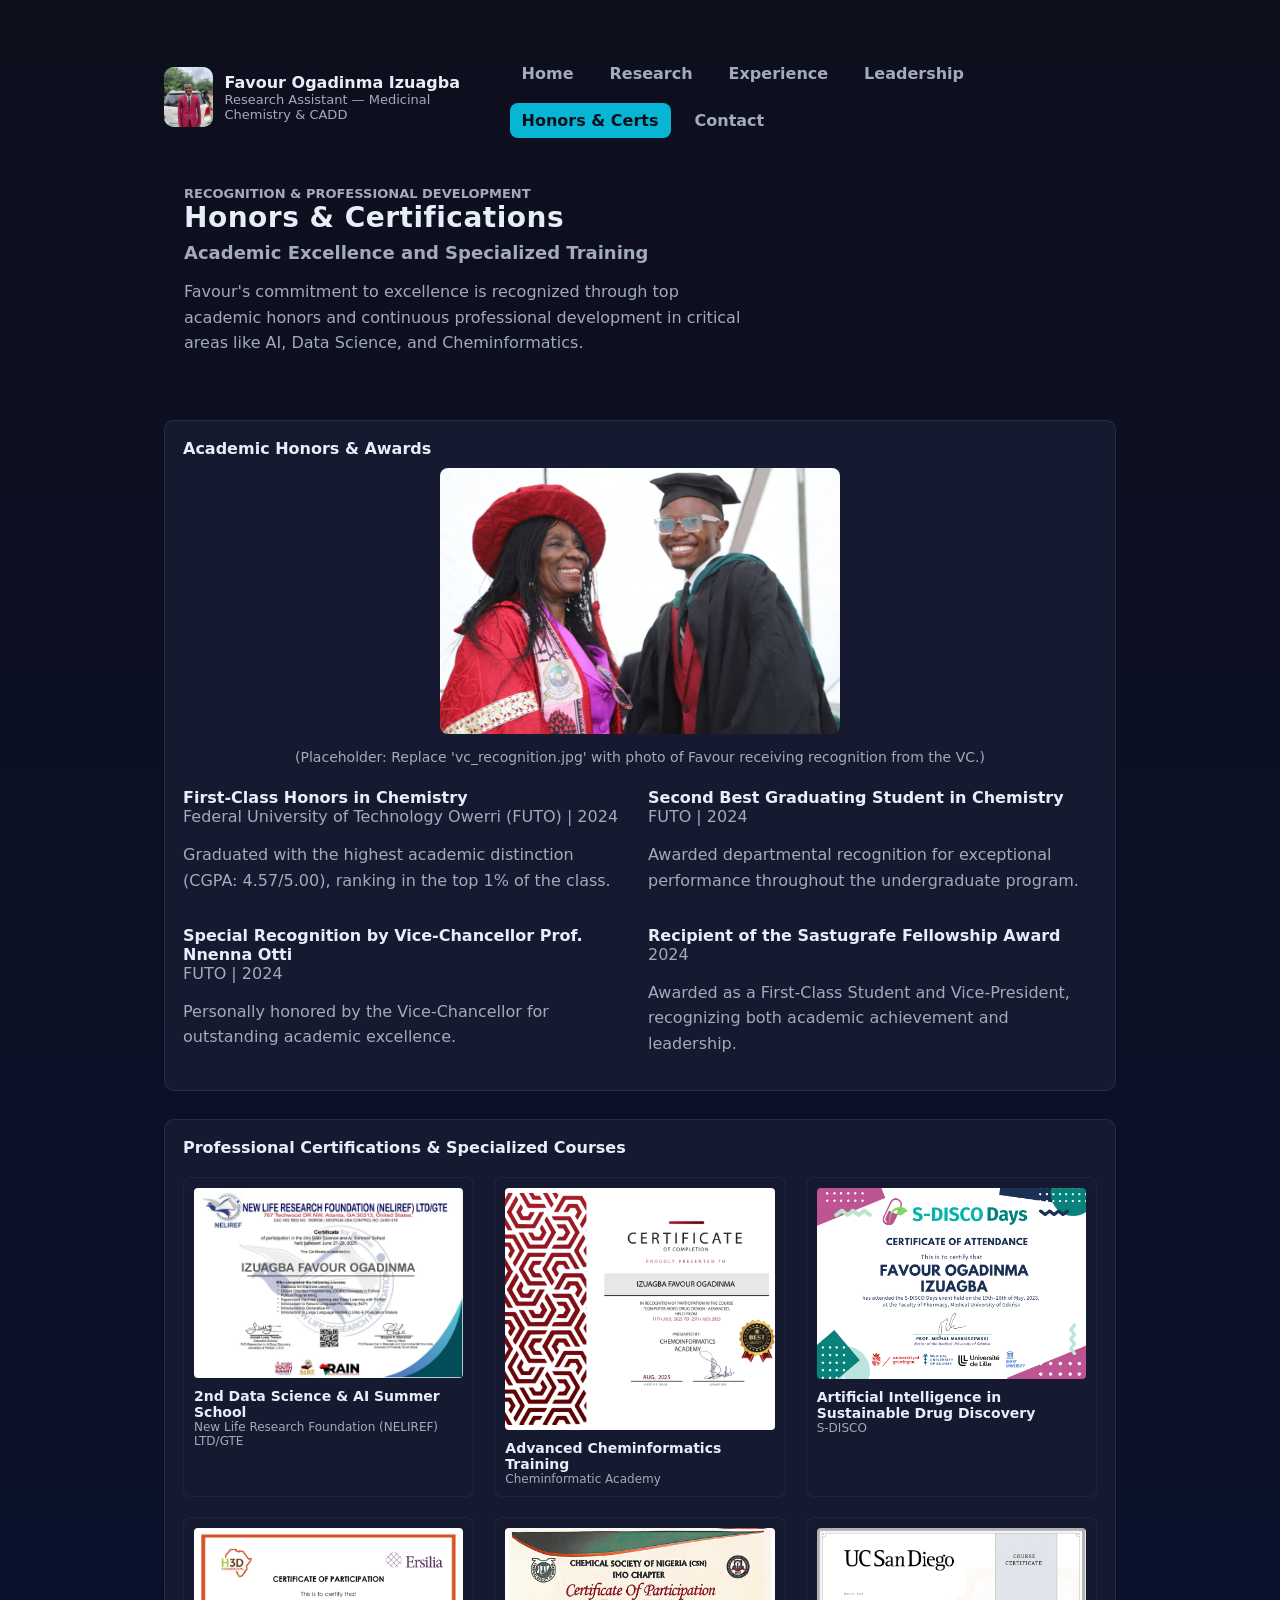
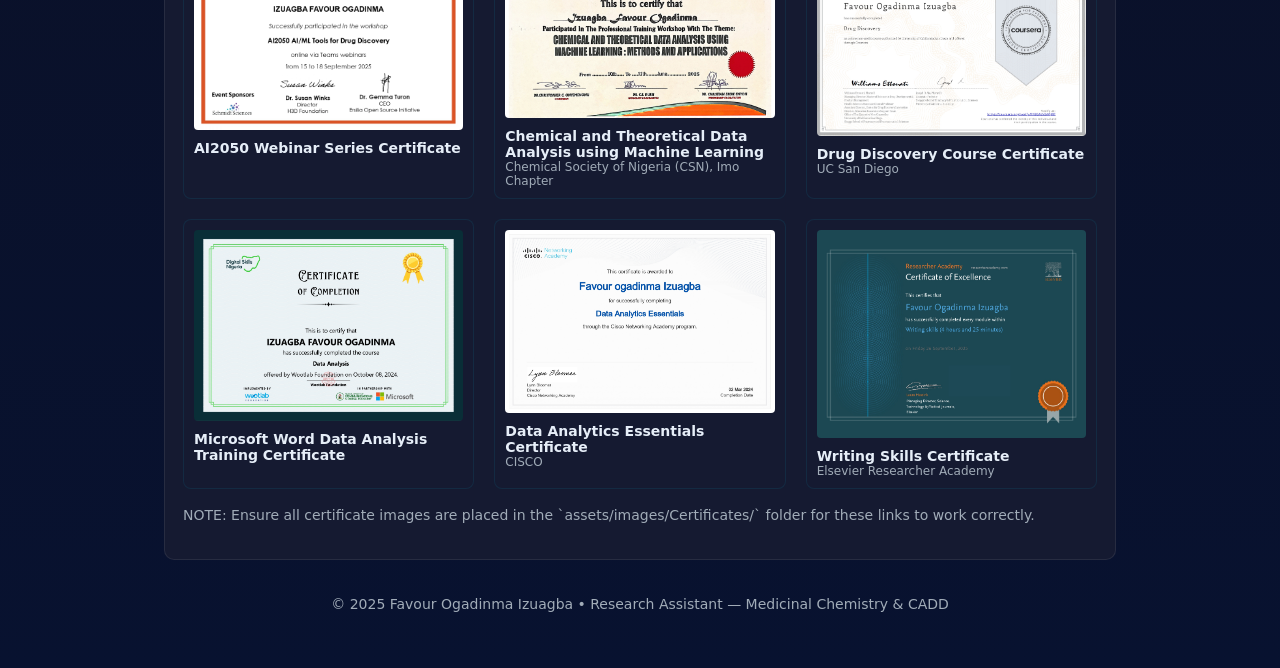
==== achievements.html @ dcf2626a "Modified page structure" ====
<!doctype html>
<html lang="en">
<head>
    <meta charset="utf-8" />
    <meta name="viewport" content="width=device-width, initial-scale=1" />
    <title>Favour Izuagba — Honors & Certifications</title>
    <meta name="description" content="Favour Izuagba's academic honors, awards, and professional certifications." />
    <link rel="stylesheet" href="assets/styles/style.css" />
</head>
<body>
  <div class="container">
    <header>
      <div class="brand">
        <div class="logo"><img src="assets/images/favour.jpg" alt="Favour Ogadinma Izuagba Professional Photo"></div>
        <div>
          <div style="font-weight:800">Favour Ogadinma Izuagba</div>
          <div style="font-size:13px;color:var(--muted)">Research Assistant — Medicinal Chemistry & CADD</div>
        </div>
      </div>
      <nav id="mainNav" aria-label="Primary navigation">
        <a href="index.html">Home</a>
        <a href="research.html">Research</a>
        <a href="experience.html">Experience</a>
        <a href="leadership.html">Leadership</a>
        <a href="achievements.html" class="active">Honors & Certs</a>
        <a href="index.html#contact">Contact</a>
      </nav>
      <button class="mobile-toggle" id="menuBtn" aria-label="Toggle menu">☰</button>
    </header>

    <main>
      <section class="hero">
        <div class="hero-left">
          <div style="font-size:13px;color:var(--muted);font-weight:700">RECOGNITION & PROFESSIONAL DEVELOPMENT</div>
          <h1>Honors & Certifications</h1>
          <h2>Academic Excellence and Specialized Training</h2>
          <p class="muted">Favour's commitment to excellence is recognized through top academic honors and continuous professional development in critical areas like AI, Data Science, and Cheminformatics.</p>
        </div>
      </section>

      <section id="awards" class="card">
        <h3>Academic Honors & Awards</h3>
        
        <div style="margin-top: 10px; margin-bottom: 20px; text-align: center;">
            <img src="assets/images/vc_recognition.jpg.jpg" alt="Favour Izuagba with the Vice-Chancellor" style="width: 100%; max-width: 400px; height: auto; border-radius: 8px;" />
            <p class="muted" style="margin-top: 8px; font-size: 14px;">(Placeholder: Replace 'vc_recognition.jpg' with photo of Favour receiving recognition from the VC.)</p>
        </div>

        <div class="grid-2">
            <div>
                <strong>First-Class Honors in Chemistry</strong>
                <div class="muted">Federal University of Technology Owerri (FUTO) | 2024</div>
                <p>Graduated with the highest academic distinction (CGPA: 4.57/5.00), ranking in the top 1% of the class.</p>
            </div>
            <div>
                <strong>Second Best Graduating Student in Chemistry</strong>
                <div class="muted">FUTO | 2024</div>
                <p>Awarded departmental recognition for exceptional performance throughout the undergraduate program.</p>
            </div>
            <div>
                <strong>Special Recognition by Vice-Chancellor Prof. Nnenna Otti</strong>
                <div class="muted">FUTO | 2024</div>
                <p>Personally honored by the Vice-Chancellor for outstanding academic excellence.</p>
            </div>
            <div>
                <strong>Recipient of the Sastugrafe Fellowship Award</strong>
                <div class="muted">2024</div>
                <p>Awarded as a First-Class Student and Vice-President, recognizing both academic achievement and leadership.</p>
            </div>
        </div>
      </section>
      
      <section id="certifications" class="card">
        <h3>Professional Certifications & Specialized Courses</h3>
        
        <div style="display: grid; grid-template-columns: repeat(auto-fit, minmax(280px, 1fr)); gap: 20px; margin-top: 20px;">
            
            <div style="border: 1px solid var(--glass); border-radius: 8px; overflow: hidden; padding: 10px; background: var(--card);">
                <img src="assets/images/Certificates/2nd Data Science & AI Summer School-NERLIREF_page-0001.jpg" alt="2nd Data Science & AI Summer School Certificate" style="width: 100%; height: auto; border-radius: 4px;" />
                <strong style="display: block; margin-top: 10px; font-size: 14px;">2nd Data Science & AI Summer School</strong>
                <div class="muted" style="font-size: 12px;">New Life Research Foundation (NELIREF) LTD/GTE</div>
            </div>

            <div style="border: 1px solid var(--glass); border-radius: 8px; overflow: hidden; padding: 10px; background: var(--card);">
                <img src="assets/images/Certificates/ADVANVED CHEMINFORMATICS- CHEMINFORMATICS ACADEMY_page-0001.jpg" alt="Advanced Cheminformatics Training Certificate" style="width: 100%; height: auto; border-radius: 4px;" />
                <strong style="display: block; margin-top: 10px; font-size: 14px;">Advanced Cheminformatics Training</strong>
                <div class="muted" style="font-size: 12px;">Cheminformatic Academy</div>
            </div>
            
            <div style="border: 1px solid var(--glass); border-radius: 8px; overflow: hidden; padding: 10px; background: var(--card);">
                <img src="assets/images/Certificates/Artificial intelligence in Sustainable Drug Discovery_S-DISCO.png" alt="AI in Sustainable Drug Discovery Certificate" style="width: 100%; height: auto; border-radius: 4px;" />
                <strong style="display: block; margin-top: 10px; font-size: 14px;">Artificial Intelligence in Sustainable Drug Discovery</strong>
                <div class="muted" style="font-size: 12px;">S-DISCO</div>
            </div>

            <div style="border: 1px solid var(--glass); border-radius: 8px; overflow: hidden; padding: 10px; background: var(--card);">
                <img src="assets/images/Certificates/Certificate AI2050 Webinar Series_IZUAGBA FAVOUR OGADINMA _page-0001.jpg" alt="AI2050 Webinar Series Certificate" style="width: 100%; height: auto; border-radius: 4px;" />
                <strong style="display: block; margin-top: 10px; font-size: 14px;">AI2050 Webinar Series Certificate</strong>
                <div class="muted" style="font-size: 12px;"></div>
            </div>

            <div style="border: 1px solid var(--glass); border-radius: 8px; overflow: hidden; padding: 10px; background: var(--card);">
                <img src="assets/images/Certificates/Chemical and Theoretical Data Analysis using Machine Learning-Methods_Applications_page-0001.jpg" alt="Chemical and Theoretical Data Analysis Certificate" style="width: 100%; height: auto; border-radius: 4px;" />
                <strong style="display: block; margin-top: 10px; font-size: 14px;">Chemical and Theoretical Data Analysis using Machine Learning</strong>
                <div class="muted" style="font-size: 12px;">Chemical Society of Nigeria (CSN), Imo Chapter</div>
            </div>

            <div style="border: 1px solid var(--glass); border-radius: 8px; overflow: hidden; padding: 10px; background: var(--card);">
                <img src="assets/images/Certificates/Coursera- DRUG DISCOVERY_page-0001.jpg" alt="Drug Discovery Course Certificate" style="width: 100%; height: auto; border-radius: 4px;" />
                <strong style="display: block; margin-top: 10px; font-size: 14px;">Drug Discovery Course Certificate</strong>
                <div class="muted" style="font-size: 12px;">UC San Diego</div>
            </div>

            <div style="border: 1px solid var(--glass); border-radius: 8px; overflow: hidden; padding: 10px; background: var(--card);">
                <img src="assets/images/Certificates/DATA_ANALYSIS_MICROSOFT_WORD_page-0001.jpg" alt="Microsoft Word Data Analysis Training Certificate" style="width: 100%; height: auto; border-radius: 4px;" />
                <strong style="display: block; margin-top: 10px; font-size: 14px;">Microsoft Word Data Analysis Training Certificate</strong>
                <div class="muted" style="font-size: 12px;"></div>
            </div>

            <div style="border: 1px solid var(--glass); border-radius: 8px; overflow: hidden; padding: 10px; background: var(--card);">
                <img src="assets/images/Certificates/Data_Analytics_Essentials_certificate_page-0001.jpg" alt="Data Analytics Essentials Certificate" style="width: 100%; height: auto; border-radius: 4px;" />
                <strong style="display: block; margin-top: 10px; font-size: 14px;">Data Analytics Essentials Certificate</strong>
                <div class="muted" style="font-size: 12px;">CISCO</div>
            </div>
            
            <div style="border: 1px solid var(--glass); border-radius: 8px; overflow: hidden; padding: 10px; background: var(--card);">
                <img src="assets/images/Certificates/Elsevier_writing_skills_certificate_page-0001.jpg" alt="Elsevier Writing Skills Certificate" style="width: 100%; height: auto; border-radius: 4px;" />
                <strong style="display: block; margin-top: 10px; font-size: 14px;">Writing Skills Certificate</strong>
                <div class="muted" style="font-size: 12px;">Elsevier Researcher Academy</div>
            </div>
        </div>

        <p class="muted" style="margin-top: 15px; font-size: 14px;">NOTE: Ensure all certificate images are placed in the `assets/images/Certificates/` folder for these links to work correctly.</p>
      </section>

    </main>

    <footer>
      © 2025 Favour Ogadinma Izuagba • Research Assistant — Medicinal Chemistry & CADD
    </footer>
  </div>

  <script src="assets/js/script.js"></script>
</body>
</html>
---- assets/styles/style.css ----
:root {
  /* Dark Theme - Science/Chem Palette */
  --bg: #0e0f1d; /* Deep Midnight Blue */
  --card: #151a31; /* Slightly Lighter Card Background */
  --muted: #A1ACB8; /* Light Gray for Muted Text */
  --text: #e6eef8; /* Near-White Text */
  --accent: #06B6D4; /* Bright Cyan/Teal for CADD Theme */
  --glass: rgba(6, 182, 212, 0.1); /* Glass effect using accent color for subtlety */
  --maxw: 1000px;
}

* {
  box-sizing: border-box;
}

body {
  font-family: Inter, system-ui, -apple-system, 'Segoe UI', Roboto, 'Helvetica Neue', Arial;
  margin: 0;
  /* Updated gradient with new colors for deep background */
  background: linear-gradient(180deg, var(--bg) 0%, #081230 100%); 
  color: var(--text); /* Using new text color variable */
  -webkit-font-smoothing: antialiased;
}

a {
  color: inherit;
  text-decoration: none;
}

.container {
  max-width: var(--maxw);
  margin: 32px auto;
  padding: 24px;
}

/* Header */
header {
  display: flex;
  align-items: center;
  justify-content: space-between;
  gap: 16px;
}

.brand {
  display: flex;
  align-items: center;
  gap: 12px;
}

.logo {
  width: 60px;
  height: 60px;
  border-radius: 10px;
  /* Solid accent color */
  background: var(--accent); 
  display: flex;
  align-items: center;
  justify-content: center;
  font-weight: 700;
}

.logo img {
  width: 100%;
  height: 100%;
  object-fit: cover;
  border-radius: 10px;
}

nav {
  display: flex;
  gap: 12px;
  flex-wrap: wrap;
}

nav a {
  padding: 8px 12px;
  border-radius: 8px;
  color: var(--muted);
  font-weight: 600;
}

/* Styling for the Active Navigation Link */
nav a.active {
  background: var(--accent); /* Use the bright cyan accent color */
  color: var(--bg);         /* Use the dark background color for high contrast text */
  font-weight: 700;
}

nav a:hover {
  /* Using glass variable based on accent color */
  background: var(--glass); 
  color: #fff;
}

/* Hero */
.hero {
  display: grid;
  grid-template-columns: 1fr 320px;
  gap: 24px;
  align-items: center;
  margin-top: 28px;
}

.hero-left h1 {
  margin: 0;
  font-size: 28px;
  letter-spacing: 0.5px;
}

.hero-left h2 {
  margin: 8px 0 16px;
  font-size: 18px;
  color: var(--muted);
  font-weight: 600;
}

.contact-card {
  /* Using solid card background for consistency */
  background: var(--card); 
  padding: 18px;
  border-radius: 12px;
  /* More distinct border */
  border: 1px solid rgba(255, 255, 255, 0.08); 
}

.contact-card img {
  width: 100%;
  height: 160px;
  object-fit: cover;
  border-radius: 8px;
  margin-bottom: 12px;
}

.contact-row {
  display: flex;
  align-items: center;
  gap: 8px;
  font-size: 14px;
  color: var(--muted);
}

.btn {
  display: inline-block;
  padding: 10px 14px;
  border-radius: 8px;
  background: var(--accent);
  color: var(--bg); /* Dark text on bright accent for contrast */
  font-weight: 700;
}

/* Sections */
section {
  margin-top: 28px;
  padding: 20px;
  background: transparent;
  border-radius: 10px;
}

.card {
  /* Using card variable and consistent border */
  background: var(--card); 
  padding: 18px;
  border-radius: 10px;
  border: 1px solid rgba(255, 255, 255, 0.08);
}

.grid-2 {
  display: grid;
  grid-template-columns: 1fr 1fr;
  gap: 16px;
}

h3 {
  margin: 0 0 10px;
  font-size: 16px;
}

p {
  color: var(--muted);
  line-height: 1.6;
}

ul {
  margin: 8px 0 0;
  padding-left: 18px;
  color: var(--muted);
}

/* Footer */
footer {
  margin-top: 36px;
  color: var(--muted);
  font-size: 14px;
  text-align: center;
}

/* --- REVISED CSS for Responsive Certificate Gallery Fix --- */

/* 1. Ensure the image container is flexible and controls overflow horizontally */
#certifications .card {
    /* Set a small padding to give space around the gallery */
    padding: 18px; 
    
    /* Ensure no content leaks out horizontally */
    overflow-x: hidden; 
}

/* 2. Target the main gallery grid structure */
#certifications .card > div {
    /* Existing grid setup: Use minmax to define columns, allowing them to shrink to 280px or take up 1fr */
    display: grid; 
    grid-template-columns: repeat(auto-fit, minmax(280px, 1fr)); 
    gap: 20px; 
    margin-top: 20px;
}

/* 3. Ensure the image inside the wrapper is fully responsive and bounded */
#certifications img {
    /* CRITICAL: Forces image to never exceed the width of its direct parent (the inner certificate div) */
    max-width: 100%; 
    height: auto; 
    display: block; 
    border-radius: 4px; 
}

/* 4. Optimize for very narrow viewports (e.g., small mobile screens) */
@media (max-width: 480px) {
    #certifications .card > div {
        /* On small phones, force the grid to stack vertically (1 column) to ensure enough space */
        grid-template-columns: 1fr; 
    }
    
    /* Optional: reduce spacing on tight screens */
    #certifications .card {
        padding: 12px;
    }
}

/* Responsive */
@media (max-width: 880px) {
  .hero {
    grid-template-columns: 1fr;
  }

  /* Assuming you will fix the mobile nav display in HTML/JS */
  nav { 
    /* Keep this for desktop view */
  } 

  .mobile-nav {
    display: flex;
  }
}

/* Mobile nav button */
.mobile-toggle {
  display: none;
}

@media (max-width: 880px) {
  .mobile-toggle {
    display: inline-block;
  }
}

/* Utilities */
.muted {
  color: var(--muted);
}

.pill {
  display: inline-block;
  padding: 6px 10px;
  border-radius: 999px;
  /* Using glass effect based on accent for pill background */
  background: var(--glass); 
  font-weight: 600;
  color: var(--muted);
}

/* --- Mobile Navigation Overhaul --- */

/* 1. Base Mobile Styling (Applied when the screen is small) */
@media (max-width: 880px) {
    /* Hide the main nav links by default */
    nav#mainNav {
        display: none; /* Will be overridden by .nav-open */
        position: absolute;
        top: 80px; /* Below the header */
        left: 0;
        right: 0;
        /* Use card background for the menu overlay */
        background: var(--card); 
        flex-direction: column;
        padding: 16px 24px;
        z-index: 10;
        border-radius: 0;
        border-bottom: 1px solid rgba(255, 255, 255, 0.08);
        box-shadow: 0 4px 10px rgba(0, 0, 0, 0.5);
    }
    
    nav#mainNav a {
        padding: 12px 0;
        width: 100%;
        text-align: left;
        border-radius: 0;
        /* Ensure text is visible against the menu background */
        color: var(--text); 
        border-bottom: 1px dashed rgba(255, 255, 255, 0.05);
    }

    nav#mainNav a:last-child {
        border-bottom: none;
    }

    /* 2. State for an OPEN Menu */
    nav#mainNav.nav-open {
        display: flex; /* Overrides the default display: none */
    }
}
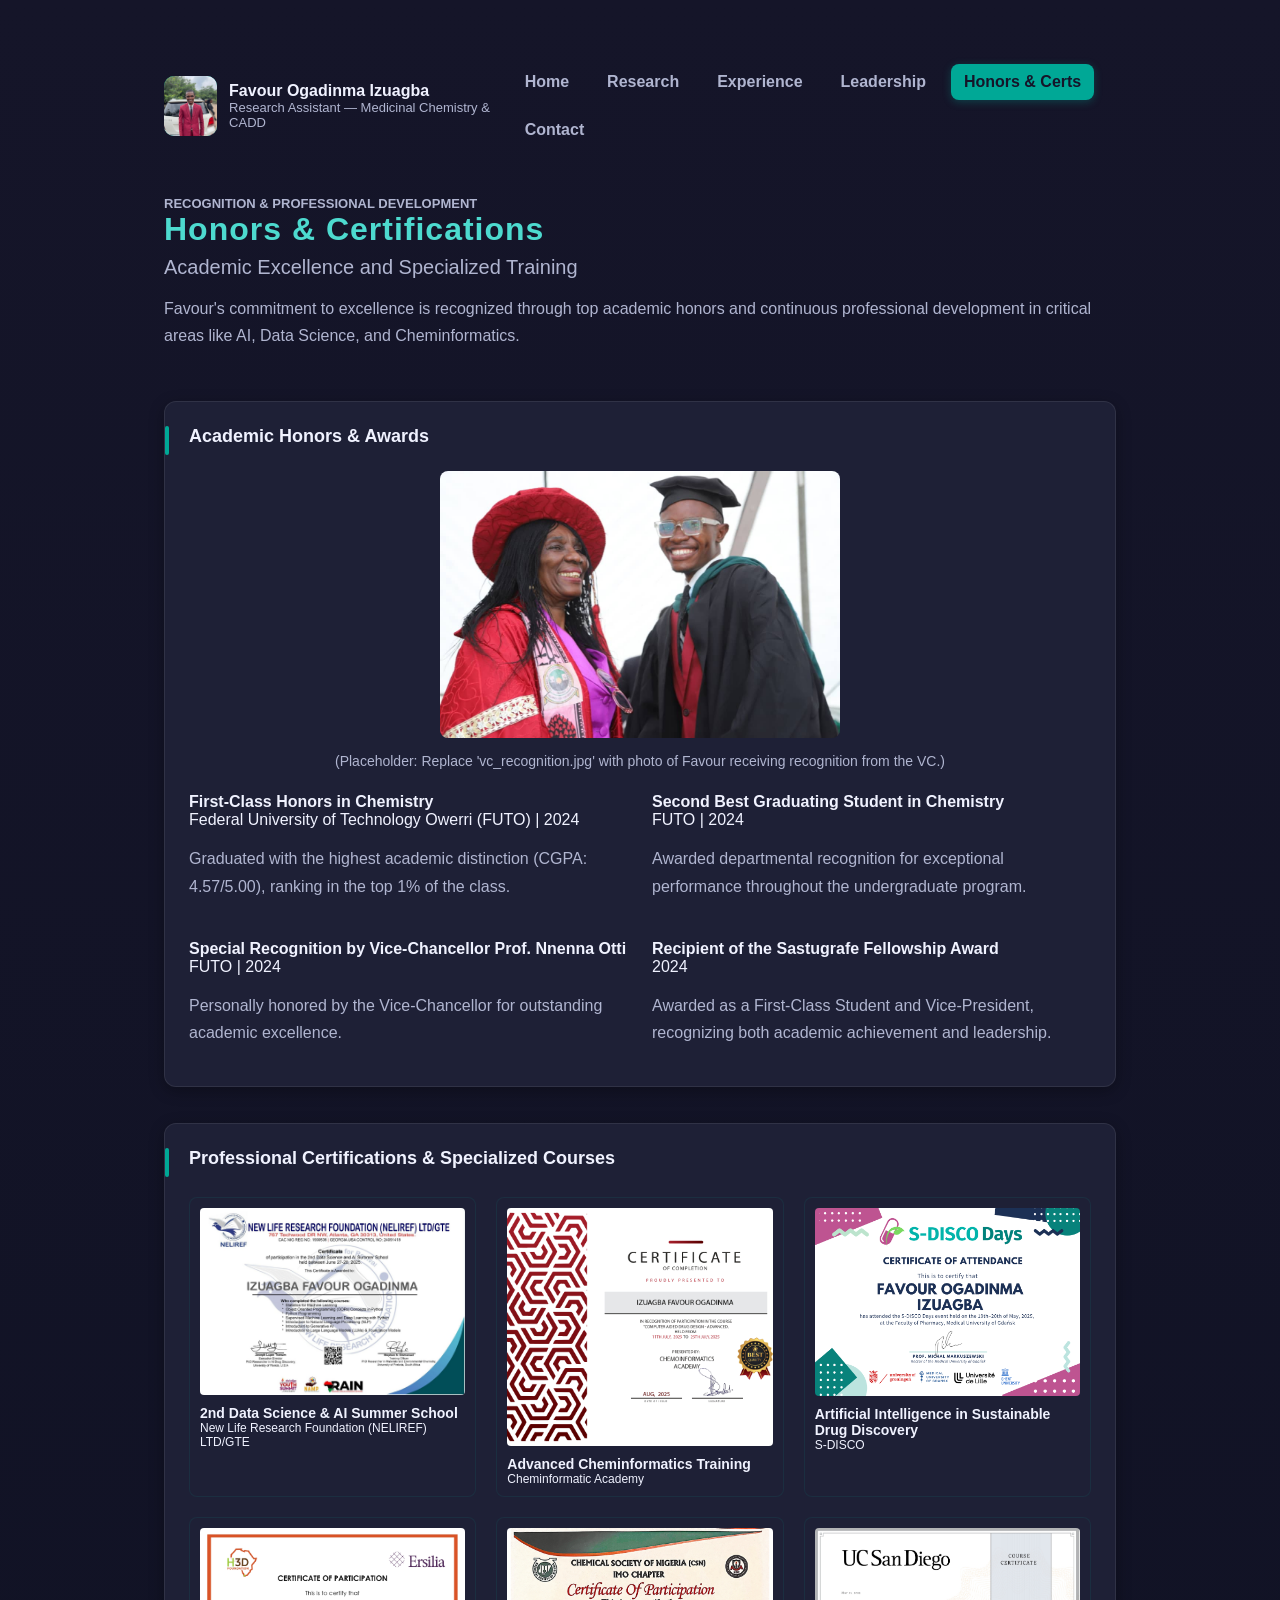
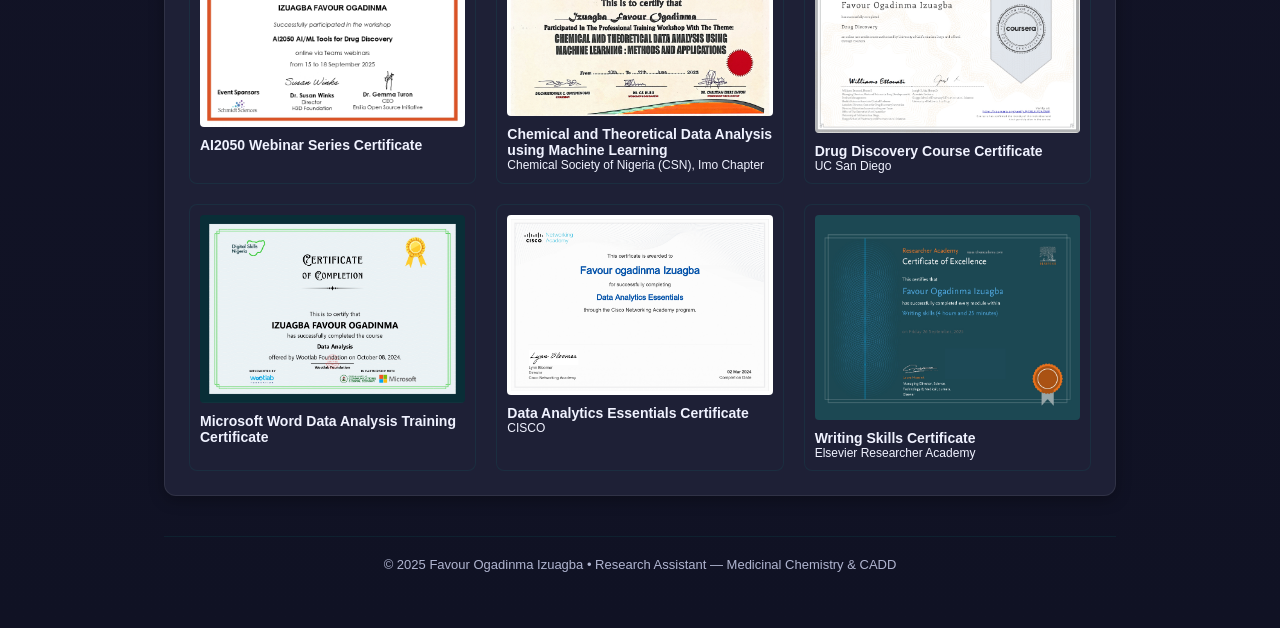
==== commit edfa33dc: "Completed project" ====
--- a/achievements.html
+++ b/achievements.html
@@ -129,11 +129,13 @@
                 <div class="muted" style="font-size: 12px;">Elsevier Researcher Academy</div>
             </div>
         </div>
-
-        <p class="muted" style="margin-top: 15px; font-size: 14px;">NOTE: Ensure all certificate images are placed in the `assets/images/Certificates/` folder for these links to work correctly.</p>
       </section>
 
     </main>
+
+    <button id="scrollToTopBtn" aria-label="Scroll to top of page" title="Go to top">
+    ↑
+    </button>
 
     <footer>
       © 2025 Favour Ogadinma Izuagba • Research Assistant — Medicinal Chemistry & CADD
--- a/assets/styles/style.css
+++ b/assets/styles/style.css
@@ -1,30 +1,33 @@
 :root {
-  /* Dark Theme - Science/Chem Palette */
-  --bg: #0e0f1d; /* Deep Midnight Blue */
-  --card: #151a31; /* Slightly Lighter Card Background */
-  --muted: #A1ACB8; /* Light Gray for Muted Text */
-  --text: #e6eef8; /* Near-White Text */
-  --accent: #06B6D4; /* Bright Cyan/Teal for CADD Theme */
-  --glass: rgba(6, 182, 212, 0.1); /* Glass effect using accent color for subtlety */
+  /* Dark Theme - Medicinal Chemistry Palette */
+  --bg: #151529;             /* Very Deep Violet-Blue (Warmer than Midnight Blue) */
+  --card: #1E2036;           /* Slightly Lighter Card Background */
+  --muted: #B0B5D0;          /* Light Gray/Lavender for Muted Text */
+  --text: #F0F2FF;           /* Near-White Text */
+  --accent: #00A896;         /* Primary Accent: Deep Teal/Emerald Green (Chemical Vitality) */
+  --accent-light: #4DDACF;   /* Lighter accent for highlights and text */
+  --shadow-color: rgba(0, 168, 150, 0.3); /* Accent-based shadow for depth */
+  --glass: rgba(0, 168, 150, 0.1); /* Glass effect using accent color */
   --maxw: 1000px;
 }
 
+/* Base Styles */
 * {
   box-sizing: border-box;
 }
 
 body {
-  font-family: Inter, system-ui, -apple-system, 'Segoe UI', Roboto, 'Helvetica Neue', Arial;
+  font-family: 'Inter', 'Segoe UI', Roboto, 'Helvetica Neue', Arial, sans-serif;
   margin: 0;
-  /* Updated gradient with new colors for deep background */
-  background: linear-gradient(180deg, var(--bg) 0%, #081230 100%); 
-  color: var(--text); /* Using new text color variable */
+  background: linear-gradient(180deg, var(--bg) 0%, #101224 100%); 
+  color: var(--text); 
   -webkit-font-smoothing: antialiased;
 }
 
 a {
   color: inherit;
   text-decoration: none;
+  transition: color 0.3s, background 0.3s;
 }
 
 .container {
@@ -33,12 +36,13 @@
   padding: 24px;
 }
 
-/* Header */
+/* Header & Navigation */
 header {
   display: flex;
   align-items: center;
   justify-content: space-between;
   gap: 16px;
+  padding: 8px 0;
 }
 
 .brand {
@@ -51,8 +55,7 @@
   width: 60px;
   height: 60px;
   border-radius: 10px;
-  /* Solid accent color */
-  background: var(--accent); 
+  background: linear-gradient(135deg, var(--accent), var(--accent-light));
   display: flex;
   align-items: center;
   justify-content: center;
@@ -77,58 +80,72 @@
   border-radius: 8px;
   color: var(--muted);
   font-weight: 600;
-}
-
-/* Styling for the Active Navigation Link */
+  border: 1px solid transparent;
+}
+
+nav a:hover {
+  background: var(--glass);
+  color: var(--text);
+  border-color: var(--accent);
+}
+
+/* Active Status for Nav */
 nav a.active {
-  background: var(--accent); /* Use the bright cyan accent color */
-  color: var(--bg);         /* Use the dark background color for high contrast text */
-  font-weight: 700;
-}
-
-nav a:hover {
-  /* Using glass variable based on accent color */
-  background: var(--glass); 
-  color: #fff;
-}
-
-/* Hero */
+    background: var(--accent); 
+    color: var(--bg);         
+    font-weight: 700;
+    box-shadow: 0 2px 8px var(--shadow-color);
+}
+
+
+/* Hero Section (Updated Structure) */
 .hero {
-  display: grid;
-  grid-template-columns: 1fr 320px;
-  gap: 24px;
-  align-items: center;
-  margin-top: 28px;
+  /* Using Flexbox or a simple grid for a cleaner top section */
+  display: flex;
+  justify-content: space-between;
+  align-items: flex-start;
+  gap: 30px;
+  margin-top: 40px; 
+}
+
+.hero-left {
+    flex-grow: 1; /* Allows the main text block to grow */
+}
+
+/* Contact Card (Moved to sit next to the main hero text, but below on mobile) */
+aside {
+    flex-shrink: 0;
+    width: 320px; /* Fixed width for the contact card */
 }
 
 .hero-left h1 {
   margin: 0;
-  font-size: 28px;
-  letter-spacing: 0.5px;
+  font-size: 32px;
+  letter-spacing: 1px;
+  color: var(--accent-light);
 }
 
 .hero-left h2 {
   margin: 8px 0 16px;
-  font-size: 18px;
-  color: var(--muted);
-  font-weight: 600;
+  font-size: 20px;
+  color: var(--muted);
+  font-weight: 500;
 }
 
 .contact-card {
-  /* Using solid card background for consistency */
-  background: var(--card); 
-  padding: 18px;
+  padding: 20px;
   border-radius: 12px;
-  /* More distinct border */
-  border: 1px solid rgba(255, 255, 255, 0.08); 
+  border: 1px solid rgba(255, 255, 255, 0.1);
+  box-shadow: 0 4px 15px rgba(0, 0, 0, 0.4);
 }
 
 .contact-card img {
   width: 100%;
-  height: 160px;
+  height: 180px;
   object-fit: cover;
   border-radius: 8px;
   margin-bottom: 12px;
+  border: 2px solid var(--accent);
 }
 
 .contact-row {
@@ -139,157 +156,187 @@
   color: var(--muted);
 }
 
+/* Buttons */
 .btn {
   display: inline-block;
-  padding: 10px 14px;
+  padding: 10px 16px;
   border-radius: 8px;
   background: var(--accent);
-  color: var(--bg); /* Dark text on bright accent for contrast */
+  color: var(--bg);
   font-weight: 700;
-}
-
-/* Sections */
+  border: none;
+  cursor: pointer;
+  box-shadow: 0 4px 12px var(--shadow-color);
+  transition: transform 0.2s, box-shadow 0.2s;
+}
+
+.btn:hover {
+    transform: translateY(-2px);
+    box-shadow: 0 6px 15px var(--shadow-color);
+    background: var(--accent-light);
+}
+
+/* Sections & Cards (CORE LAYOUT CHANGE) */
 section {
-  margin-top: 28px;
-  padding: 20px;
-  background: transparent;
-  border-radius: 10px;
+  margin-top: 36px;
 }
 
 .card {
-  /* Using card variable and consistent border */
-  background: var(--card); 
-  padding: 18px;
-  border-radius: 10px;
+  background: var(--card);
+  padding: 24px;
+  border-radius: 12px;
   border: 1px solid rgba(255, 255, 255, 0.08);
-}
-
+  box-shadow: 0 4px 15px rgba(0, 0, 0, 0.3);
+}
+
+/* New Asymmetrical Grid for Content Sections */
+.main-content-grid {
+    display: grid;
+    /* 30% width for the side column (e.g., dates/titles) and 70% for the detail/description */
+    grid-template-columns: 0.3fr 0.7fr; 
+    gap: 30px;
+}
+
+
+/* Styling for Headings (Added vertical accent line) */
+h3 {
+  margin: 0 0 16px;
+  font-size: 18px;
+  padding-bottom: 8px;
+  /* Removed border-bottom for a different look */
+  position: relative; 
+}
+
+h3::before {
+    content: '';
+    position: absolute;
+    left: -24px; /* Move accent line outside the padding */
+    top: 0;
+    bottom: 0;
+    width: 4px;
+    background: var(--accent);
+    border-radius: 2px;
+}
+
+/* Standard two-column grid (used for skills, awards, etc.) */
 .grid-2 {
   display: grid;
   grid-template-columns: 1fr 1fr;
-  gap: 16px;
-}
-
-h3 {
-  margin: 0 0 10px;
-  font-size: 16px;
+  gap: 24px;
+}
+
+h4 {
+    color: var(--accent-light);
+    margin-top: 0;
+    margin-bottom: 8px;
+    font-weight: 600;
 }
 
 p {
   color: var(--muted);
-  line-height: 1.6;
+  line-height: 1.7;
 }
 
 ul {
   margin: 8px 0 0;
-  padding-left: 18px;
-  color: var(--muted);
-}
-
-/* Footer */
+  padding-left: 20px;
+  color: var(--muted);
+  list-style-type: '» ';
+}
+
+ul li {
+    padding-left: 5px;
+    margin-bottom: 5px;
+}
+
+/* Forms, Footer, Pills (unchanged) */
+#contactForm input, #contactForm textarea {
+    border: 1px solid var(--glass);
+    background: var(--bg);
+    color: var(--text);
+    padding: 12px;
+    border-radius: 6px;
+    transition: border-color 0.3s;
+}
+
+#contactForm input:focus, #contactForm textarea:focus {
+    outline: none;
+    border-color: var(--accent);
+}
+
 footer {
-  margin-top: 36px;
-  color: var(--muted);
-  font-size: 14px;
+  margin-top: 40px;
+  padding-top: 20px;
+  border-top: 1px solid var(--glass);
+  color: var(--muted);
+  font-size: 13px;
   text-align: center;
-}
-
-/* --- REVISED CSS for Responsive Certificate Gallery Fix --- */
-
-/* 1. Ensure the image container is flexible and controls overflow horizontally */
-#certifications .card {
-    /* Set a small padding to give space around the gallery */
-    padding: 18px; 
-    
-    /* Ensure no content leaks out horizontally */
-    overflow-x: hidden; 
-}
-
-/* 2. Target the main gallery grid structure */
-#certifications .card > div {
-    /* Existing grid setup: Use minmax to define columns, allowing them to shrink to 280px or take up 1fr */
-    display: grid; 
-    grid-template-columns: repeat(auto-fit, minmax(280px, 1fr)); 
-    gap: 20px; 
-    margin-top: 20px;
-}
-
-/* 3. Ensure the image inside the wrapper is fully responsive and bounded */
-#certifications img {
-    /* CRITICAL: Forces image to never exceed the width of its direct parent (the inner certificate div) */
-    max-width: 100%; 
-    height: auto; 
-    display: block; 
-    border-radius: 4px; 
-}
-
-/* 4. Optimize for very narrow viewports (e.g., small mobile screens) */
-@media (max-width: 480px) {
-    #certifications .card > div {
-        /* On small phones, force the grid to stack vertically (1 column) to ensure enough space */
-        grid-template-columns: 1fr; 
-    }
-    
-    /* Optional: reduce spacing on tight screens */
-    #certifications .card {
-        padding: 12px;
-    }
-}
-
-/* Responsive */
-@media (max-width: 880px) {
-  .hero {
-    grid-template-columns: 1fr;
-  }
-
-  /* Assuming you will fix the mobile nav display in HTML/JS */
-  nav { 
-    /* Keep this for desktop view */
-  } 
-
-  .mobile-nav {
-    display: flex;
-  }
-}
-
-/* Mobile nav button */
-.mobile-toggle {
-  display: none;
-}
-
-@media (max-width: 880px) {
-  .mobile-toggle {
-    display: inline-block;
-  }
-}
-
-/* Utilities */
-.muted {
-  color: var(--muted);
 }
 
 .pill {
   display: inline-block;
-  padding: 6px 10px;
+  padding: 8px 12px;
   border-radius: 999px;
-  /* Using glass effect based on accent for pill background */
   background: var(--glass); 
-  font-weight: 600;
-  color: var(--muted);
-}
-
-/* --- Mobile Navigation Overhaul --- */
-
-/* 1. Base Mobile Styling (Applied when the screen is small) */
+  font-weight: 500;
+  color: var(--muted);
+  border: 1px solid transparent;
+  transition: background 0.3s, color 0.3s, border-color 0.3s;
+}
+
+.pill:hover {
+    background: var(--accent);
+    color: var(--bg);
+    border-color: var(--accent);
+}
+
+/* Responsive (Mobile Layout Adaptation) */
+
+/* Mobile Navigation (unchanged) */
+.mobile-toggle {
+  background: var(--accent);
+  color: var(--bg);
+  border: none;
+  padding: 8px 12px;
+  border-radius: 6px;
+  cursor: pointer;
+  font-size: 18px;
+}
+
 @media (max-width: 880px) {
-    /* Hide the main nav links by default */
+    /* Stack Hero section */
+    .hero {
+        flex-direction: column;
+        align-items: stretch;
+    }
+    
+    aside {
+        width: 100%; /* Full width for contact card on mobile */
+        order: -1; /* Place the contact card above the hero text for quick access */
+    }
+    
+    /* Stack main content grid for single column readability */
+    .main-content-grid {
+        grid-template-columns: 1fr; 
+        gap: 15px; /* Reduce gap on mobile */
+    }
+
+    .grid-2 {
+        grid-template-columns: 1fr;
+    }
+
+    /* Adjust accent line position for mobile stacking */
+    h3::before {
+        left: -12px;
+    }
+    
+    /* Mobile nav styles (unchanged) */
     nav#mainNav {
-        display: none; /* Will be overridden by .nav-open */
+        display: none; 
         position: absolute;
-        top: 80px; /* Below the header */
+        top: 80px; 
         left: 0;
         right: 0;
-        /* Use card background for the menu overlay */
         background: var(--card); 
         flex-direction: column;
         padding: 16px 24px;
@@ -299,22 +346,167 @@
         box-shadow: 0 4px 10px rgba(0, 0, 0, 0.5);
     }
     
-    nav#mainNav a {
-        padding: 12px 0;
-        width: 100%;
-        text-align: left;
-        border-radius: 0;
-        /* Ensure text is visible against the menu background */
-        color: var(--text); 
-        border-bottom: 1px dashed rgba(255, 255, 255, 0.05);
-    }
-
-    nav#mainNav a:last-child {
-        border-bottom: none;
-    }
-
-    /* 2. State for an OPEN Menu */
     nav#mainNav.nav-open {
-        display: flex; /* Overrides the default display: none */
-    }
+        display: flex; 
+    }
+    
+    .mobile-toggle {
+        display: inline-block;
+    }
+}
+
+@media (min-width: 881px) {
+    .mobile-toggle {
+        display: none;
+    }
+}
+
+
+/* --- Responsive Certificate Gallery Fix --- */
+
+/* 1. Ensure the image container is flexible and controls overflow horizontally */
+#certifications .card {
+    padding: 18px; 
+    overflow-x: hidden; 
+}
+
+/* 2. Target the main gallery grid structure */
+#certifications .card > div {
+    display: grid; 
+    grid-template-columns: repeat(auto-fit, minmax(280px, 1fr)); 
+    gap: 20px; 
+    margin-top: 20px;
+}
+
+/* 3. Ensure the image inside the wrapper is fully responsive and bounded */
+#certifications img {
+    max-width: 100%; 
+    height: auto; 
+    display: block; 
+    border-radius: 4px; 
+}
+/* --- CAROUSEL STYLING for Experience Page --- */
+
+.carousel-container {
+    position: relative;
+    overflow: hidden; /* Hides images not currently in view */
+    margin: 20px auto 30px;
+    max-width: 600px; /* Limits the max size, matching the previous single image */
+    border-radius: 12px;
+    box-shadow: 0 4px 15px rgba(0, 0, 0, 0.4);
+}
+
+.carousel-track {
+    display: flex;
+    transition: transform 0.5s ease-in-out; /* Smooth transition when sliding */
+    width: 100%; /* Ensures the track fills the container */
+}
+
+.carousel-slide {
+    min-width: 100%; /* Ensures each slide takes up the full width of the view */
+    box-sizing: border-box;
+    text-align: center;
+}
+
+.carousel-slide img {
+    width: 100%;
+    height: auto;
+    display: block;
+    object-fit: cover;
+    border-radius: 0; /* Remove rounded corners inside the container, which has the main border-radius */
+}
+
+.carousel-caption {
+    font-size: 13px;
+    padding: 10px;
+    margin: 0;
+    background: var(--card);
+    border-top: 1px solid var(--glass);
+}
+
+/* Controls (Buttons) */
+.carousel-control {
+    position: absolute;
+    top: 50%;
+    transform: translateY(-50%);
+    background: rgba(0, 0, 0, 0.5);
+    color: white;
+    border: none;
+    padding: 10px 15px;
+    cursor: pointer;
+    z-index: 5;
+    font-size: 24px;
+    transition: background 0.3s;
+    border-radius: 4px;
+}
+
+.carousel-control:hover {
+    background: var(--accent);
+}
+
+.carousel-control.prev {
+    left: 10px;
+}
+
+.carousel-control.next {
+    right: 10px;
+}
+
+/* Dots Navigation */
+.carousel-dots {
+    position: absolute;
+    bottom: 10px;
+    left: 50%;
+    transform: translateX(-50%);
+    display: flex;
+    gap: 8px;
+    z-index: 5;
+}
+
+.carousel-dots .dot {
+    width: 10px;
+    height: 10px;
+    background: rgba(255, 255, 255, 0.4);
+    border-radius: 50%;
+    cursor: pointer;
+    transition: background 0.3s;
+}
+
+.carousel-dots .dot.active {
+    background: var(--accent);
+}
+/* 4. Optimize for very narrow viewports (e.g., small mobile screens) */
+@media (max-width: 480px) {
+    #certifications .card > div {
+        grid-template-columns: 1fr; 
+    }
+    
+    #certifications .card {
+        padding: 12px;
+    }
+}
+
+/* --- Go to Top Button Styling --- */
+#scrollToTopBtn {
+    display: none; /* Hidden by default, shown by JavaScript */
+    position: fixed;
+    bottom: 25px;
+    right: 25px;
+    z-index: 100; /* Ensure it floats above other content */
+    padding: 12px 18px;
+    background-color: var(--accent); /* Uses your deep teal accent color */
+    color: var(--bg); /* Dark text for contrast */
+    border: none;
+    border-radius: 8px; /* Matches button styling */
+    font-size: 20px;
+    font-weight: 700;
+    cursor: pointer;
+    opacity: 0.9;
+    transition: opacity 0.3s, transform 0.3s;
+    box-shadow: 0 4px 12px var(--shadow-color);
+}
+
+#scrollToTopBtn:hover {
+    opacity: 1;
+    transform: scale(1.05);
 }
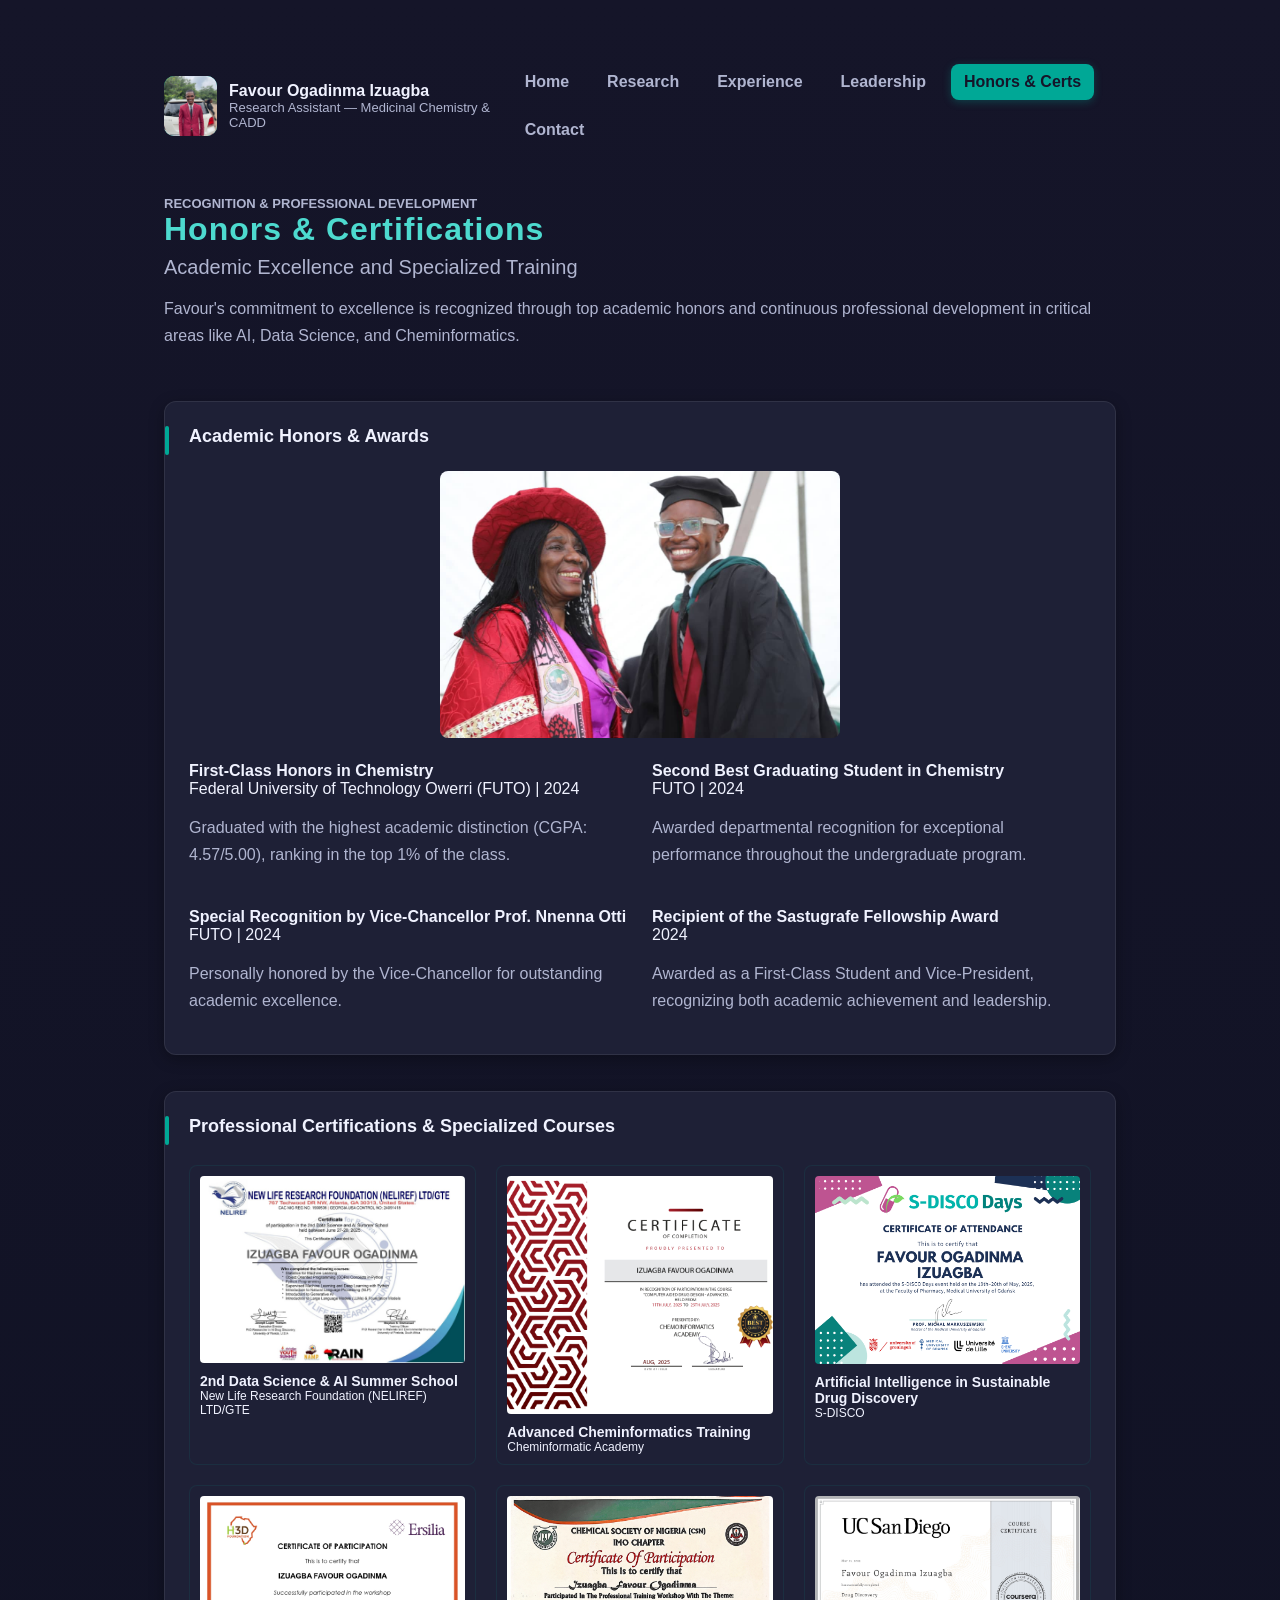
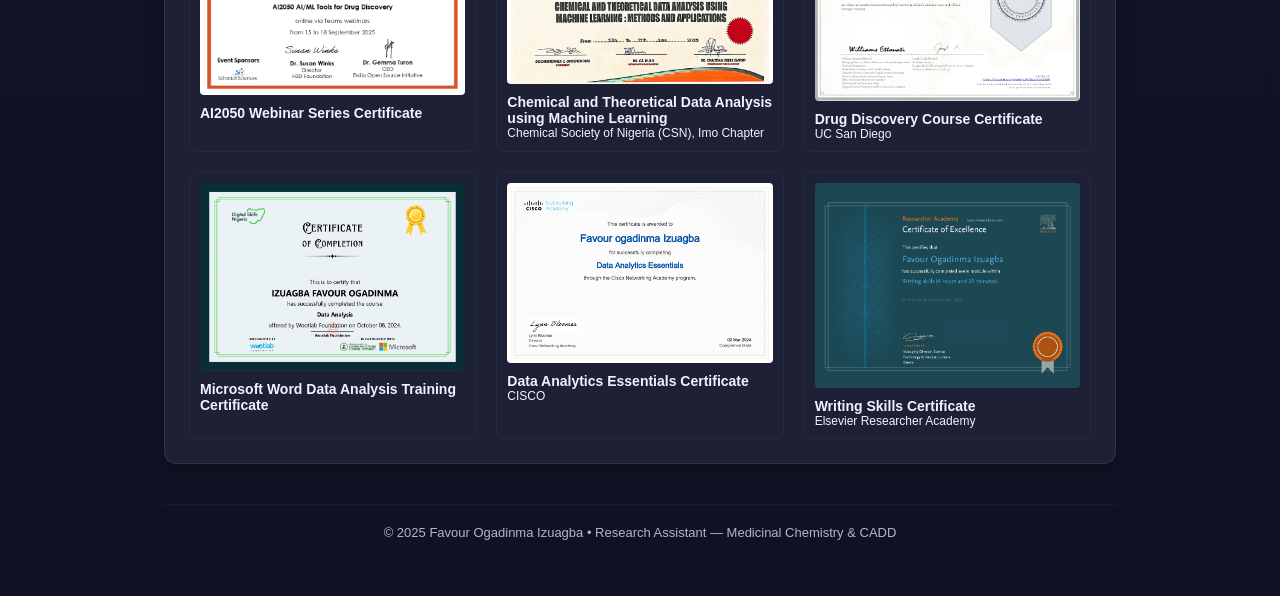
==== commit 8d67653f: "Made correction on achievements oage" ====
--- a/achievements.html
+++ b/achievements.html
@@ -43,7 +43,7 @@
         
         <div style="margin-top: 10px; margin-bottom: 20px; text-align: center;">
             <img src="assets/images/vc_recognition.jpg.jpg" alt="Favour Izuagba with the Vice-Chancellor" style="width: 100%; max-width: 400px; height: auto; border-radius: 8px;" />
-            <p class="muted" style="margin-top: 8px; font-size: 14px;">(Placeholder: Replace 'vc_recognition.jpg' with photo of Favour receiving recognition from the VC.)</p>
+            <!-- <p class="muted" style="margin-top: 8px; font-size: 14px;">(Placeholder: Replace 'vc_recognition.jpg' with photo of Favour receiving recognition from the VC.)</p> -->
         </div>
 
         <div class="grid-2">
